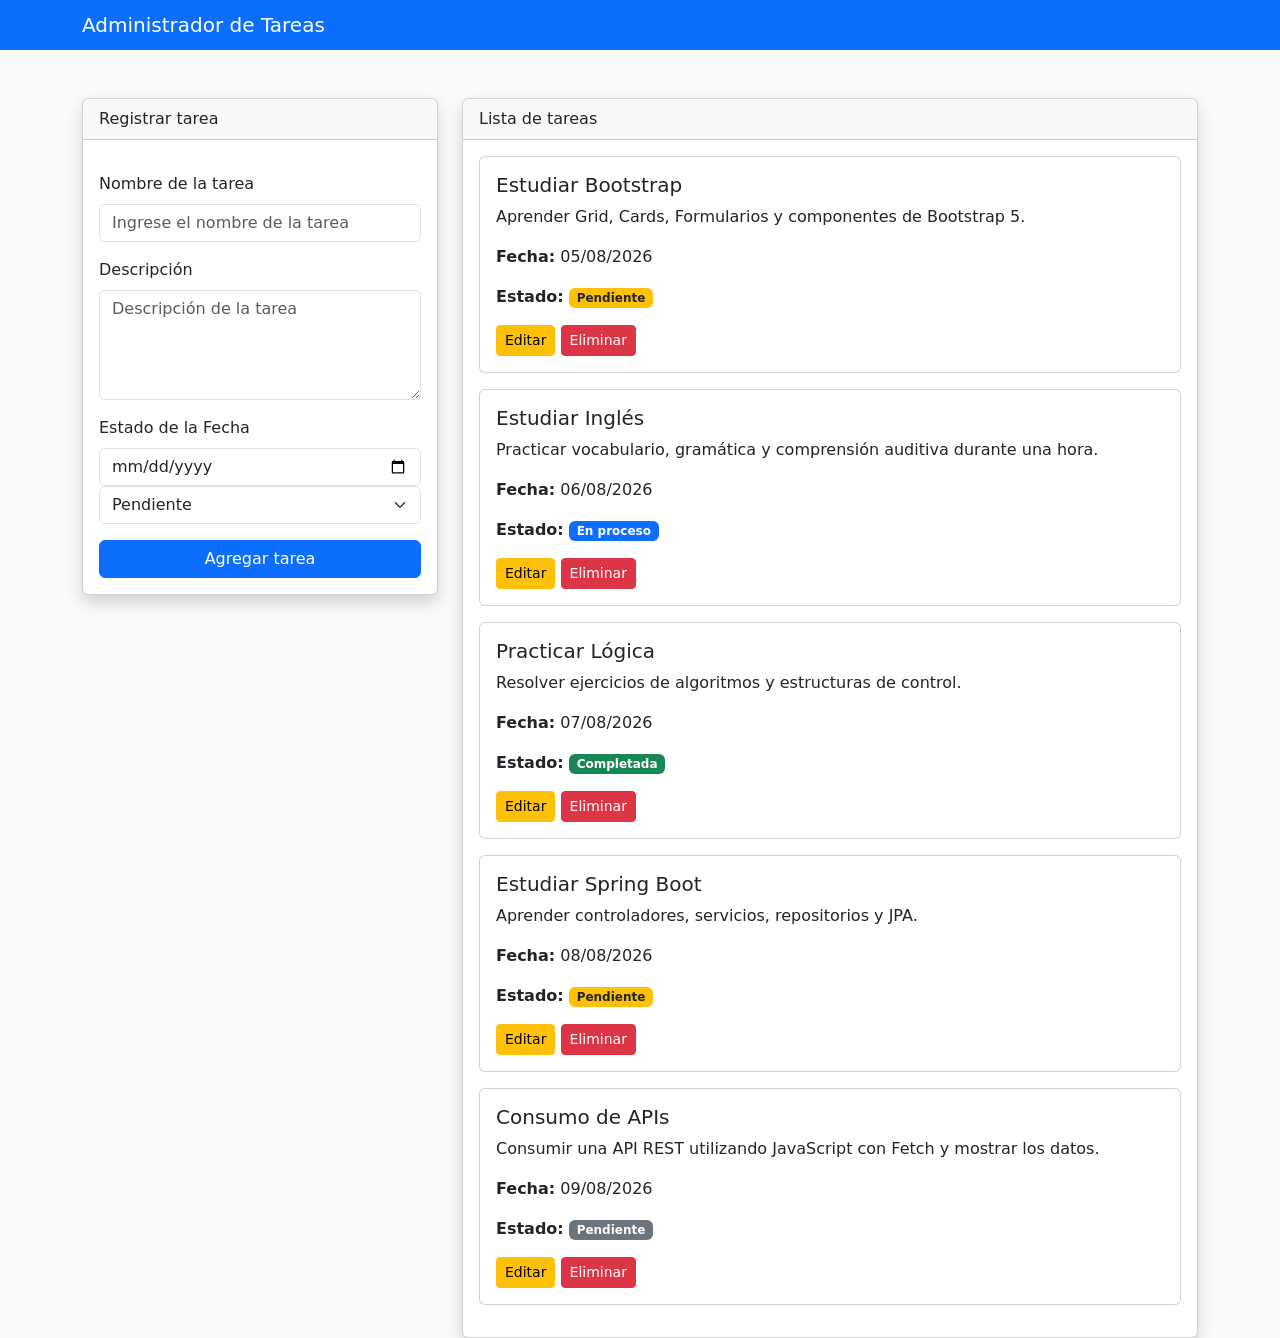
==== index.html @ 14f05f28 "configurar proyecto para GitHub Pages" ====
<!DOCTYPE html>
<html lang="en">
<head>
    <meta charset="UTF-8">
    <meta name="viewport" content="width=device-width, initial-scale=1.0">
    <title>Proyecto-Individual</title>
    <!----Bootstrap-->
    <link href="https://cdn.jsdelivr.net/npm/bootstrap@5.3.8/dist/css/bootstrap.min.css" rel="stylesheet" integrity="sha384-sRIl4kxILFvY47J16cr9ZwB07vP4J8+LH7qKQnuqkuIAvNWLzeN8tE5YBujZqJLB" crossorigin="anonymous">
    <script src="https://cdn.jsdelivr.net/npm/bootstrap@5.3.8/dist/js/bootstrap.bundle.min.js" integrity="sha384-FKyoEForCGlyvwx9Hj09JcYn3nv7wiPVlz7YYwJrWVcXK/BmnVDxM+D2scQbITxI" crossorigin="anonymous"></script>
    <!--stilos css--->
    <Link reference="stylesheet" href="./css/styles.css" >
    
</head>
<body class="bg-light">

    <!-- Navbar -->
   <nav class="navbar navbar-dark bg-primary">
        <div class="container">
            <span class="navbar-brand mb-0 h1">
                Administrador de Tareas
            </span>
        </div>
    </nav>

    <div class="container mt-5">

        <div class="row">

            <!-- Formulario -->

            <div class="col-md-4">

                <div class="card shadow">

                    <div class="card-header">
                        Registrar tarea
                    </div>

                    <div class="card-body">
                         <div id="mensaje" class="mb-3"></div>
                        <form id="formTarea">

                            <div class="mb-3">
                                <label class="form-label">
                                     Nombre de la tarea
                                </label>

                                <input
                                    type="text"
                                    id="nombreTarea"
                                    class="form-control"
                                     placeholder="Ingrese el nombre de la tarea"
                                    >
                                
                            </div>

                            <div class="mb-3">
                                <label class="form-label">
                                    Descripción
                                </label>

                                <textarea
                                    id="descripcionTarea"
                                    class="form-control"
                                    rows="4"
                                    placeholder="Descripción de la tarea"
                                    
                                    ></textarea>
                            </div>

                            <div class="mb-3">

                                <label class="form-label">
                                    Estado de la Fecha 
                                </label>
                                <input id="fechaTarea" type="date" class="form-control">

                                <select class="form-select" id="estadoFecha">

                                    <option value="pendiente">Pendiente</option>
                                    <option value="confirmada">Confirmada</option>
                                    <option value="cancelada">Cancelada</option>
                                    <option value="finalizada">Finalizada</option>

                                </select>

                            </div>

                            <button
                                class="btn btn-primary w-100">
                                Agregar tarea
                            </button>

                        </form>

                    </div>

                </div>

            </div>

            <!-- Lista de las tareas realizadas  -->

            <div class="col-md-8">

                <div class="card shadow">

                    <div class="card-header">
                        Lista de tareas
                    </div>

                    <div class="card-body">

                       <div class="card mb-3">
    <div class="card-body">
        <h5 class="card-title">Estudiar Bootstrap</h5>

        <p class="card-text">
            Aprender Grid, Cards, Formularios y componentes de Bootstrap 5.
        </p>

        <p><strong>Fecha:</strong> 05/08/2026</p>

        <p>
            <strong>Estado:</strong>
            <span class="badge bg-warning text-dark">Pendiente</span>
        </p>

        <button class="btn btn-warning btn-sm">Editar</button>
        <button class="btn btn-danger btn-sm">Eliminar</button>
    </div>
</div>

<div class="card mb-3">
    <div class="card-body">
        <h5 class="card-title">Estudiar Inglés</h5>

        <p class="card-text">
            Practicar vocabulario, gramática y comprensión auditiva durante una hora.
        </p>

        <p><strong>Fecha:</strong> 06/08/2026</p>

        <p>
            <strong>Estado:</strong>
            <span class="badge bg-primary">En proceso</span>
        </p>

        <button class="btn btn-warning btn-sm">Editar</button>
        <button class="btn btn-danger btn-sm">Eliminar</button>
    </div>
</div>

<div class="card mb-3">
    <div class="card-body">
        <h5 class="card-title">Practicar Lógica</h5>

        <p class="card-text">
            Resolver ejercicios de algoritmos y estructuras de control.
        </p>

        <p><strong>Fecha:</strong> 07/08/2026</p>

        <p>
            <strong>Estado:</strong>
            <span class="badge bg-success">Completada</span>
        </p>

        <button class="btn btn-warning btn-sm">Editar</button>
        <button class="btn btn-danger btn-sm">Eliminar</button>
    </div>
</div>

<div class="card mb-3">
    <div class="card-body">
        <h5 class="card-title">Estudiar Spring Boot</h5>

        <p class="card-text">
            Aprender controladores, servicios, repositorios y JPA.
        </p>

        <p><strong>Fecha:</strong> 08/08/2026</p>

        <p>
            <strong>Estado:</strong>
            <span class="badge bg-warning text-dark">Pendiente</span>
        </p>

        <button class="btn btn-warning btn-sm">Editar</button>
        <button class="btn btn-danger btn-sm">Eliminar</button>
    </div>
</div>

<div class="card mb-3">
    <div class="card-body">
        <h5 class="card-title">Consumo de APIs</h5>

        <p class="card-text">
            Consumir una API REST utilizando JavaScript con Fetch y mostrar los datos.
        </p>

        <p><strong>Fecha:</strong> 09/08/2026</p>

        <p>
            <strong>Estado:</strong>
            <span class="badge bg-secondary">Pendiente</span>
        </p>

        <button class="btn btn-warning btn-sm">Editar</button>
        <button class="btn btn-danger btn-sm">Eliminar</button>
    </div>
</div>


                    </div>

                </div>

            </div>

        </div>

    </div>
<script src="./js/app.js"></script>
</body>
</html>
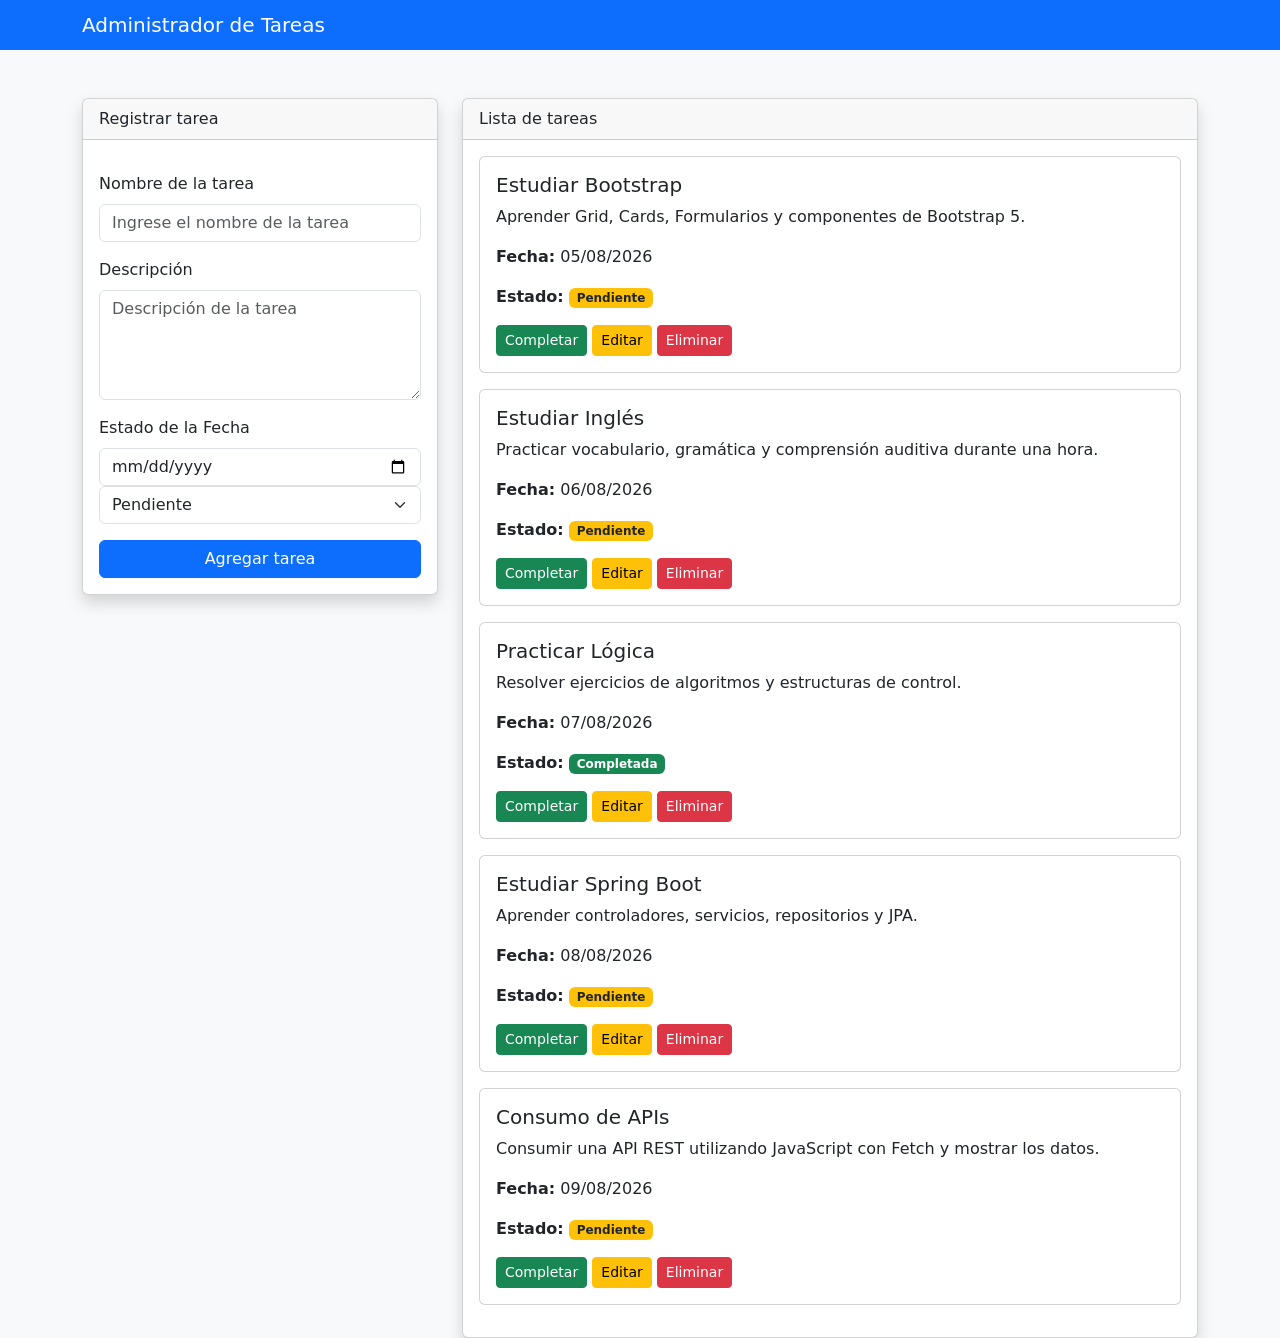
==== commit 5b3be702: "agregada tarea 4 sprint 2" ====
--- a/index.html
+++ b/index.html
@@ -8,7 +8,7 @@
     <link href="https://cdn.jsdelivr.net/npm/bootstrap@5.3.8/dist/css/bootstrap.min.css" rel="stylesheet" integrity="sha384-sRIl4kxILFvY47J16cr9ZwB07vP4J8+LH7qKQnuqkuIAvNWLzeN8tE5YBujZqJLB" crossorigin="anonymous">
     <script src="https://cdn.jsdelivr.net/npm/bootstrap@5.3.8/dist/js/bootstrap.bundle.min.js" integrity="sha384-FKyoEForCGlyvwx9Hj09JcYn3nv7wiPVlz7YYwJrWVcXK/BmnVDxM+D2scQbITxI" crossorigin="anonymous"></script>
     <!--stilos css--->
-    <Link reference="stylesheet" href="./css/styles.css" >
+    <link rel="stylesheet" href="./css/styles.css">
     
 </head>
 <body class="bg-light">
@@ -108,10 +108,10 @@
                     <div class="card-header">
                         Lista de tareas
                     </div>
-
+        
                     <div class="card-body">
 
-                       <div class="card mb-3">
+                       <div class="card mb-3 tarea-card">
     <div class="card-body">
         <h5 class="card-title">Estudiar Bootstrap</h5>
 
@@ -123,15 +123,18 @@
 
         <p>
             <strong>Estado:</strong>
-            <span class="badge bg-warning text-dark">Pendiente</span>
-        </p>
-
-        <button class="btn btn-warning btn-sm">Editar</button>
-        <button class="btn btn-danger btn-sm">Eliminar</button>
-    </div>
-</div>
-
-<div class="card mb-3">
+            <span class="badge bg-warning text-dark estado-tarea">Pendiente</span>
+        </p>
+        <button  class="btn btn-success btn-sm btn-completar">
+            Completar
+        </button>
+
+        <button class="btn btn-warning btn-sm">Editar</button>
+        <button class="btn btn-danger btn-sm">Eliminar</button>
+    </div>
+</div>
+
+<div class="card mb-3  tarea-card">
     <div class="card-body">
         <h5 class="card-title">Estudiar Inglés</h5>
 
@@ -143,15 +146,18 @@
 
         <p>
             <strong>Estado:</strong>
-            <span class="badge bg-primary">En proceso</span>
-        </p>
-
-        <button class="btn btn-warning btn-sm">Editar</button>
-        <button class="btn btn-danger btn-sm">Eliminar</button>
-    </div>
-</div>
-
-<div class="card mb-3">
+            <span class="badge bg-warning text-dark estado-tarea">Pendiente</span>
+        </p>
+           <button  class="btn btn-success btn-sm btn-completar">
+            Completar
+        </button>
+
+        <button class="btn btn-warning btn-sm">Editar</button>
+        <button class="btn btn-danger btn-sm">Eliminar</button>
+    </div>
+</div>
+
+<div class="card mb-3 tarea-card">
     <div class="card-body">
         <h5 class="card-title">Practicar Lógica</h5>
 
@@ -163,15 +169,17 @@
 
         <p>
             <strong>Estado:</strong>
-            <span class="badge bg-success">Completada</span>
-        </p>
-
-        <button class="btn btn-warning btn-sm">Editar</button>
-        <button class="btn btn-danger btn-sm">Eliminar</button>
-    </div>
-</div>
-
-<div class="card mb-3">
+            <span class="badge bg-success estado-tarea">Completada</span>
+        </p>
+            <button  class="btn btn-success btn-sm btn-completar">
+            Completar
+        </button>
+        <button class="btn btn-warning btn-sm">Editar</button>
+        <button class="btn btn-danger btn-sm">Eliminar</button>
+    </div>
+</div>
+
+<div class="card mb-3  tarea-card">
     <div class="card-body">
         <h5 class="card-title">Estudiar Spring Boot</h5>
 
@@ -183,15 +191,17 @@
 
         <p>
             <strong>Estado:</strong>
-            <span class="badge bg-warning text-dark">Pendiente</span>
-        </p>
-
-        <button class="btn btn-warning btn-sm">Editar</button>
-        <button class="btn btn-danger btn-sm">Eliminar</button>
-    </div>
-</div>
-
-<div class="card mb-3">
+            <span class="badge bg-warning text-dark estado-tarea">Pendiente</span>
+        </p>
+           <button  class="btn btn-success btn-sm btn-completar">
+            Completar
+        </button>
+        <button class="btn btn-warning btn-sm">Editar</button>
+        <button class="btn btn-danger btn-sm">Eliminar</button>
+    </div>
+</div>
+
+<div class="card mb-3  tarea-card">
     <div class="card-body">
         <h5 class="card-title">Consumo de APIs</h5>
 
@@ -203,9 +213,11 @@
 
         <p>
             <strong>Estado:</strong>
-            <span class="badge bg-secondary">Pendiente</span>
-        </p>
-
+            <span class="badge bg-warning text-dark estado-tarea">Pendiente</span>
+        </p>
+            <button  class="btn btn-success btn-sm btn-completar">
+            Completar
+        </button>
         <button class="btn btn-warning btn-sm">Editar</button>
         <button class="btn btn-danger btn-sm">Eliminar</button>
     </div>
@@ -221,6 +233,7 @@
         </div>
 
     </div>
-<script src="./js/app.js"></script>
+<script src="./js/taskManager.js"></script>
+<script src="./js/index.js"></script>
 </body>
 </html>
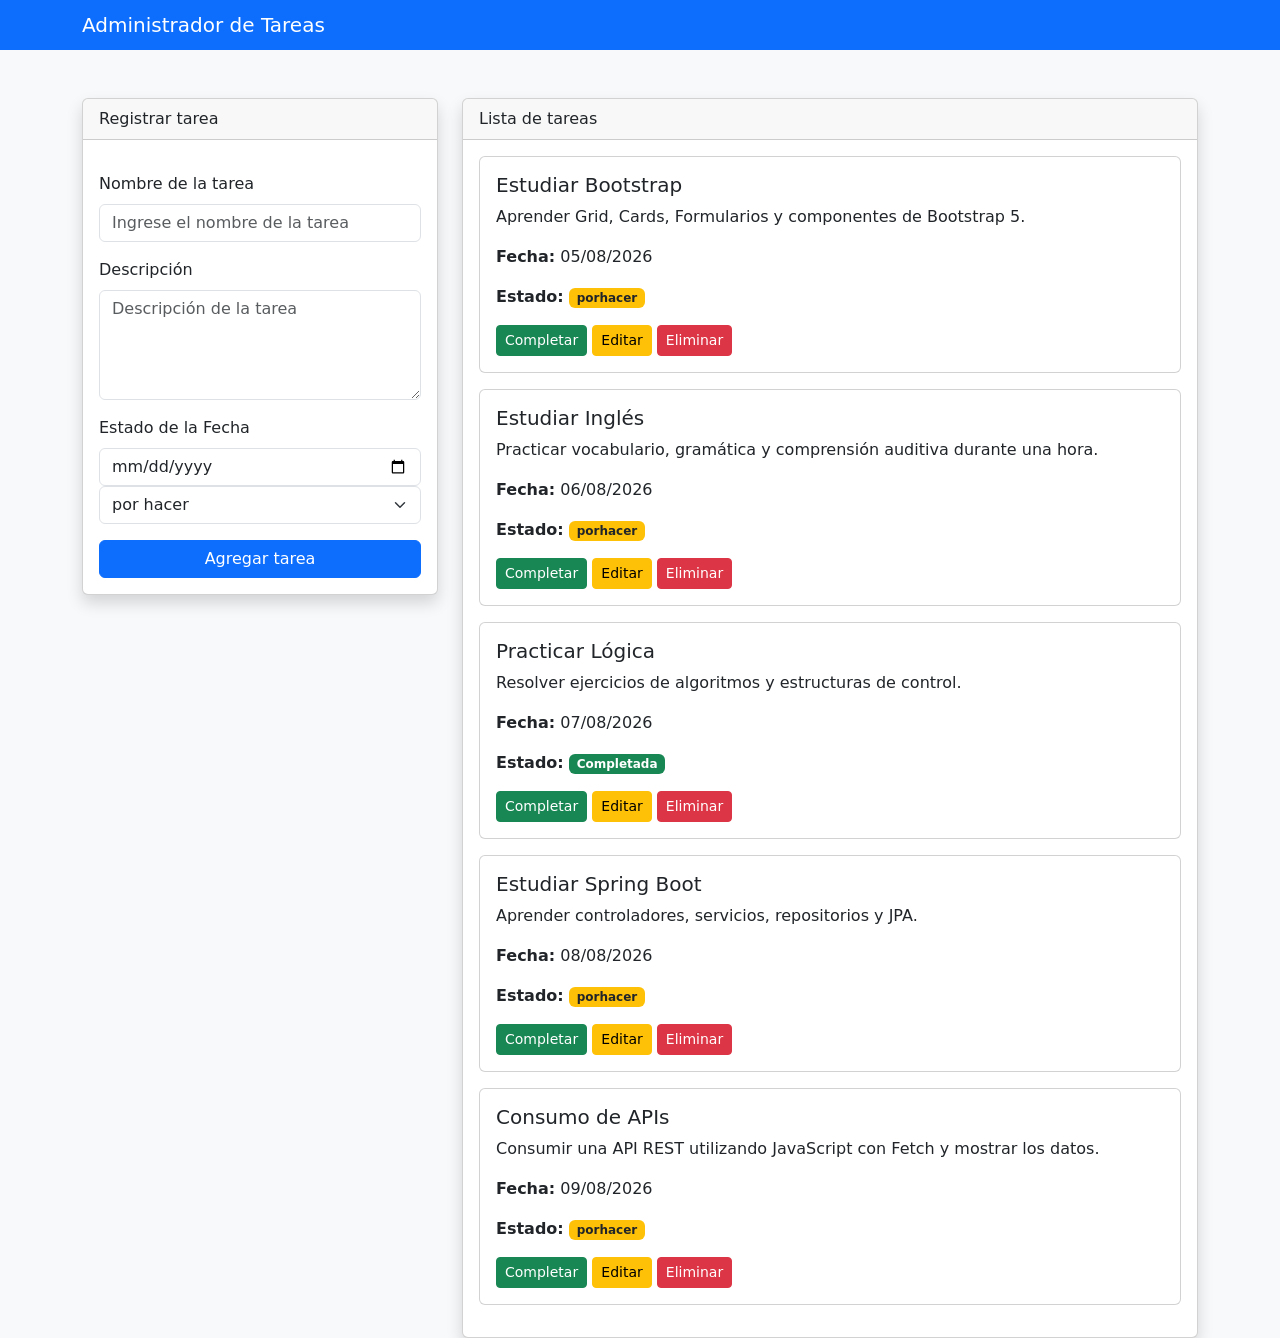
==== commit b47b45eb: "implement task manager" ====
--- a/index.html
+++ b/index.html
@@ -77,7 +77,7 @@
 
                                 <select class="form-select" id="estadoFecha">
 
-                                    <option value="pendiente">Pendiente</option>
+                                    <option value="porhacer">por hacer</option>
                                     <option value="confirmada">Confirmada</option>
                                     <option value="cancelada">Cancelada</option>
                                     <option value="finalizada">Finalizada</option>
@@ -123,7 +123,7 @@
 
         <p>
             <strong>Estado:</strong>
-            <span class="badge bg-warning text-dark estado-tarea">Pendiente</span>
+            <span class="badge bg-warning text-dark estado-tarea">porhacer</span>
         </p>
         <button  class="btn btn-success btn-sm btn-completar">
             Completar
@@ -146,7 +146,7 @@
 
         <p>
             <strong>Estado:</strong>
-            <span class="badge bg-warning text-dark estado-tarea">Pendiente</span>
+            <span class="badge bg-warning text-dark estado-tarea">porhacer</span>
         </p>
            <button  class="btn btn-success btn-sm btn-completar">
             Completar
@@ -191,7 +191,7 @@
 
         <p>
             <strong>Estado:</strong>
-            <span class="badge bg-warning text-dark estado-tarea">Pendiente</span>
+            <span class="badge bg-warning text-dark estado-tarea">porhacer</span>
         </p>
            <button  class="btn btn-success btn-sm btn-completar">
             Completar
@@ -213,7 +213,7 @@
 
         <p>
             <strong>Estado:</strong>
-            <span class="badge bg-warning text-dark estado-tarea">Pendiente</span>
+            <span class="badge bg-warning text-dark estado-tarea">porhacer</span>
         </p>
             <button  class="btn btn-success btn-sm btn-completar">
             Completar
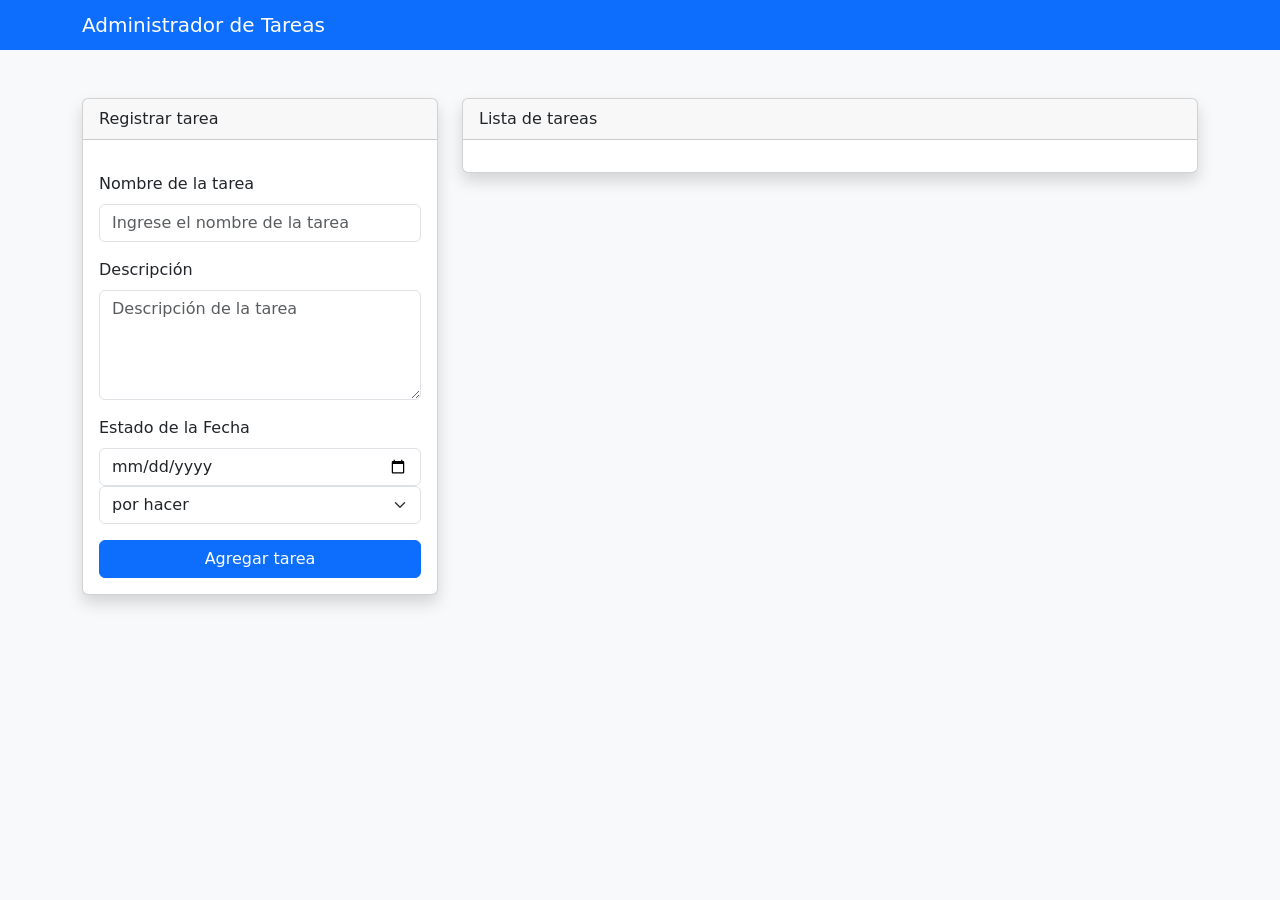
==== commit b3464d44: "tarea 6 completada proyecto individual" ====
--- a/index.html
+++ b/index.html
@@ -99,136 +99,26 @@
 
             </div>
 
-            <!-- Lista de las tareas realizadas  -->
 
-            <div class="col-md-8">
+            <!-- Lista de las tareas realizadas -->
 
-                <div class="card shadow">
+<div class="col-md-8">
 
-                    <div class="card-header">
-                        Lista de tareas
-                    </div>
-        
-                    <div class="card-body">
+    <div class="card shadow">
 
-                       <div class="card mb-3 tarea-card">
-    <div class="card-body">
-        <h5 class="card-title">Estudiar Bootstrap</h5>
+        <div class="card-header">
+            Lista de tareas
+        </div>
 
-        <p class="card-text">
-            Aprender Grid, Cards, Formularios y componentes de Bootstrap 5.
-        </p>
+        <div class="card-body">
 
-        <p><strong>Fecha:</strong> 05/08/2026</p>
+            <div id="listaTareas"></div>
 
-        <p>
-            <strong>Estado:</strong>
-            <span class="badge bg-warning text-dark estado-tarea">porhacer</span>
-        </p>
-        <button  class="btn btn-success btn-sm btn-completar">
-            Completar
-        </button>
+        </div>
 
-        <button class="btn btn-warning btn-sm">Editar</button>
-        <button class="btn btn-danger btn-sm">Eliminar</button>
     </div>
+
 </div>
-
-<div class="card mb-3  tarea-card">
-    <div class="card-body">
-        <h5 class="card-title">Estudiar Inglés</h5>
-
-        <p class="card-text">
-            Practicar vocabulario, gramática y comprensión auditiva durante una hora.
-        </p>
-
-        <p><strong>Fecha:</strong> 06/08/2026</p>
-
-        <p>
-            <strong>Estado:</strong>
-            <span class="badge bg-warning text-dark estado-tarea">porhacer</span>
-        </p>
-           <button  class="btn btn-success btn-sm btn-completar">
-            Completar
-        </button>
-
-        <button class="btn btn-warning btn-sm">Editar</button>
-        <button class="btn btn-danger btn-sm">Eliminar</button>
-    </div>
-</div>
-
-<div class="card mb-3 tarea-card">
-    <div class="card-body">
-        <h5 class="card-title">Practicar Lógica</h5>
-
-        <p class="card-text">
-            Resolver ejercicios de algoritmos y estructuras de control.
-        </p>
-
-        <p><strong>Fecha:</strong> 07/08/2026</p>
-
-        <p>
-            <strong>Estado:</strong>
-            <span class="badge bg-success estado-tarea">Completada</span>
-        </p>
-            <button  class="btn btn-success btn-sm btn-completar">
-            Completar
-        </button>
-        <button class="btn btn-warning btn-sm">Editar</button>
-        <button class="btn btn-danger btn-sm">Eliminar</button>
-    </div>
-</div>
-
-<div class="card mb-3  tarea-card">
-    <div class="card-body">
-        <h5 class="card-title">Estudiar Spring Boot</h5>
-
-        <p class="card-text">
-            Aprender controladores, servicios, repositorios y JPA.
-        </p>
-
-        <p><strong>Fecha:</strong> 08/08/2026</p>
-
-        <p>
-            <strong>Estado:</strong>
-            <span class="badge bg-warning text-dark estado-tarea">porhacer</span>
-        </p>
-           <button  class="btn btn-success btn-sm btn-completar">
-            Completar
-        </button>
-        <button class="btn btn-warning btn-sm">Editar</button>
-        <button class="btn btn-danger btn-sm">Eliminar</button>
-    </div>
-</div>
-
-<div class="card mb-3  tarea-card">
-    <div class="card-body">
-        <h5 class="card-title">Consumo de APIs</h5>
-
-        <p class="card-text">
-            Consumir una API REST utilizando JavaScript con Fetch y mostrar los datos.
-        </p>
-
-        <p><strong>Fecha:</strong> 09/08/2026</p>
-
-        <p>
-            <strong>Estado:</strong>
-            <span class="badge bg-warning text-dark estado-tarea">porhacer</span>
-        </p>
-            <button  class="btn btn-success btn-sm btn-completar">
-            Completar
-        </button>
-        <button class="btn btn-warning btn-sm">Editar</button>
-        <button class="btn btn-danger btn-sm">Eliminar</button>
-    </div>
-</div>
-
-
-                    </div>
-
-                </div>
-
-            </div>
 
         </div>
 
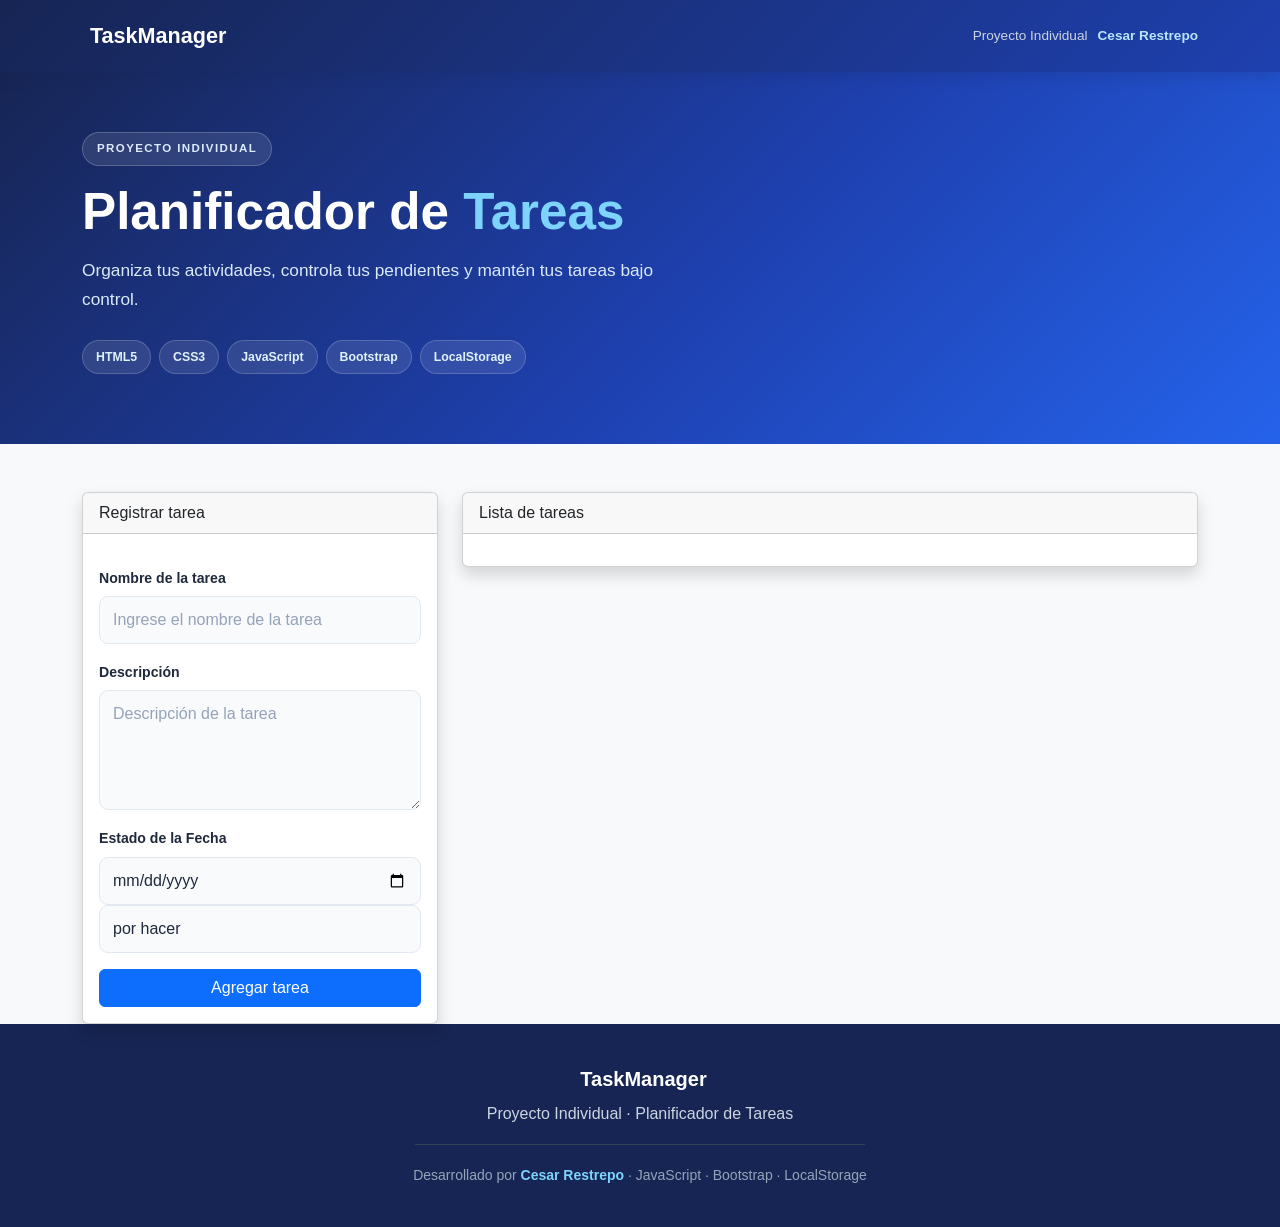
==== commit 0a1028cd: "dandole estilos y personalizando un poco" ====
--- a/index.html
+++ b/index.html
@@ -13,15 +13,88 @@
 </head>
 <body class="bg-light">
 
-    <!-- Navbar -->
-   <nav class="navbar navbar-dark bg-primary">
+ 
+
+    <!-- ===================================== -->
+    <!-- NAVBAR -->
+    <!-- ===================================== -->
+
+    <nav class="navbar navbar-expand-lg navbar-dark navbar-custom">
+
         <div class="container">
-            <span class="navbar-brand mb-0 h1">
-                Administrador de Tareas
-            </span>
-        </div>
+
+            <a class="navbar-brand fw-bold" href="#">
+
+                <i class="bi bi-check2-square"></i>
+
+                TaskManager
+
+            </a>
+
+
+            <div class="author-info">
+
+                <span>
+                    Proyecto Individual
+                </span>
+
+                <strong>
+                    Cesar Restrepo
+                </strong>
+
+            </div>
+
+        </div>
+
     </nav>
 
+
+
+    <!-- ===================================== -->
+    <!-- PRESENTACIÓN -->
+    <!-- ===================================== -->
+
+    <section class="hero-section">
+
+        <div class="container">
+
+            <div class="hero-content">
+
+                <span class="badge-project">
+                    PROYECTO INDIVIDUAL
+                </span>
+
+                <h1>
+                    Planificador de
+                    <span>Tareas</span>
+                </h1>
+
+                <p>
+                    Organiza tus actividades, controla tus pendientes
+                    y mantén tus tareas bajo control.
+                </p>
+
+                <div class="tech-badges">
+
+                    <span>HTML5</span>
+                    <span>CSS3</span>
+                    <span>JavaScript</span>
+                    <span>Bootstrap</span>
+                    <span>LocalStorage</span>
+
+                </div>
+
+            </div>
+
+        </div>
+
+    </section>
+
+
+
+    <!-- ===================================== -->
+    <!-- CONTENIDO PRINCIPAL -->
+    <!-- ===================================== -->
     <div class="container mt-5">
 
         <div class="row">
@@ -123,6 +196,51 @@
         </div>
 
     </div>
+    <!-- ===================================== -->
+    <!-- FOOTER -->
+    <!-- ===================================== -->
+
+    <footer class="footer-custom">
+
+        <div class="container text-center">
+
+            <div class="footer-logo">
+
+                <i class="bi bi-check2-square"></i>
+
+                TaskManager
+
+            </div>
+
+
+            <p>
+                Proyecto Individual · Planificador de Tareas
+            </p>
+
+
+            <div class="footer-line"></div>
+
+
+            <small>
+                Desarrollado por
+                <strong>Cesar Restrepo</strong>
+                · JavaScript · Bootstrap · LocalStorage
+            </small>
+
+        </div>
+
+    </footer>
+
+
+
+    <!-- Bootstrap JS -->
+
+    <script
+        src="https://cdn.jsdelivr.net/npm/bootstrap@5.3.8/dist/js/bootstrap.bundle.min.js">
+    </script>
+
+
+    <!-- JavaScript del proyecto -->
 <script src="./js/taskManager.js"></script>
 <script src="./js/index.js"></script>
 </body>
--- a/css/styles.css
+++ b/css/styles.css
@@ -0,0 +1,798 @@
+/* =====================================
+   VARIABLES
+===================================== */
+
+:root {
+    --azul-oscuro: #172554;
+    --azul: #2563EB;
+    --azul-hover: #1D4ED8;
+    --azul-claro: #EFF6FF;
+    --celeste: #38BDF8;
+
+    --verde: #16A34A;
+    --verde-hover: #15803D;
+
+    --naranja: #F59E0B;
+    --naranja-hover: #D97706;
+
+    --rojo: #DC2626;
+    --rojo-hover: #B91C1C;
+
+    --fondo: #F8FAFC;
+    --blanco: #FFFFFF;
+
+    --texto: #1E293B;
+    --texto-secundario: #64748B;
+
+    --borde: #E2E8F0;
+}
+
+
+/* =====================================
+   GENERAL
+===================================== */
+
+body {
+    margin: 0;
+
+    font-family:
+        "Segoe UI",
+        Tahoma,
+        Geneva,
+        Verdana,
+        sans-serif;
+
+    background: var(--fondo);
+
+    color: var(--texto);
+}
+
+
+/* =====================================
+   NAVBAR
+===================================== */
+
+.navbar-custom {
+
+    background:
+        linear-gradient(
+            135deg,
+            var(--azul-oscuro),
+            #1E40AF
+        );
+
+    padding: 15px 0;
+
+    box-shadow:
+        0 4px 15px
+        rgba(23, 37, 84, 0.20);
+}
+
+
+.navbar-brand {
+
+    color: white !important;
+
+    font-size: 1.35rem;
+
+    font-weight: 700;
+}
+
+
+.navbar-brand i {
+
+    color: var(--celeste);
+
+    margin-right: 8px;
+}
+
+
+.author-info {
+
+    display: flex;
+
+    align-items: center;
+
+    gap: 10px;
+
+    color: white;
+
+    font-size: 0.85rem;
+}
+
+
+.author-info span {
+
+    color: #CBD5E1;
+}
+
+
+.author-info strong {
+
+    color: #BAE6FD;
+}
+
+
+/* =====================================
+   HERO
+===================================== */
+
+.hero-section {
+
+    background:
+        linear-gradient(
+            135deg,
+            #172554 0%,
+            #1E40AF 55%,
+            #2563EB 100%
+        );
+
+    color: white;
+
+    padding:
+        60px 0
+        70px;
+}
+
+
+.hero-content {
+
+    max-width: 720px;
+}
+
+
+.badge-project {
+
+    display: inline-block;
+
+    padding:
+        7px 14px;
+
+    margin-bottom:
+        18px;
+
+    border-radius:
+        30px;
+
+    background:
+        rgba(255, 255, 255, 0.10);
+
+    border:
+        1px solid
+        rgba(255, 255, 255, 0.20);
+
+    color:
+        #DBEAFE;
+
+    font-size:
+        0.72rem;
+
+    font-weight:
+        700;
+
+    letter-spacing:
+        1.4px;
+}
+
+
+.hero-section h1 {
+
+    font-size:
+        3.2rem;
+
+    font-weight:
+        800;
+
+    line-height:
+        1.1;
+
+    margin-bottom:
+        16px;
+}
+
+
+.hero-section h1 span {
+
+    color:
+        #7DD3FC;
+}
+
+
+.hero-section p {
+
+    max-width:
+        620px;
+
+    color:
+        #DBEAFE;
+
+    font-size:
+        1.08rem;
+
+    line-height:
+        1.7;
+
+    margin-bottom:
+        25px;
+}
+
+
+/* =====================================
+   TECNOLOGÍAS
+===================================== */
+
+.tech-badges {
+
+    display:
+        flex;
+
+    flex-wrap:
+        wrap;
+
+    gap:
+        8px;
+}
+
+
+.tech-badges span {
+
+    padding:
+        7px 13px;
+
+    border-radius:
+        20px;
+
+    background:
+        rgba(255, 255, 255, 0.10);
+
+    border:
+        1px solid
+        rgba(255, 255, 255, 0.18);
+
+    color:
+        #E0F2FE;
+
+    font-size:
+        0.77rem;
+
+    font-weight:
+        600;
+}
+
+
+/* =====================================
+   CONTENIDO
+===================================== */
+
+.main-container {
+
+    position:
+        relative;
+
+    z-index:
+        5;
+
+    margin-top:
+        -35px;
+
+    margin-bottom:
+        60px;
+}
+
+
+/* =====================================
+   CARDS PRINCIPALES
+===================================== */
+
+.task-form-card,
+.task-list-card {
+
+    border:
+        none;
+
+    border-radius:
+        15px;
+
+    background:
+        var(--blanco);
+
+    overflow:
+        hidden;
+
+    box-shadow:
+        0 10px 30px
+        rgba(15, 23, 42, 0.08);
+}
+
+
+/* =====================================
+   CABECERA
+===================================== */
+
+.card-header-custom {
+
+    display:
+        flex;
+
+    align-items:
+        center;
+
+    justify-content:
+        space-between;
+
+    padding:
+        18px 22px;
+
+    background:
+        var(--blanco);
+
+    border-bottom:
+        1px solid
+        var(--borde);
+
+    color:
+        var(--azul-oscuro);
+
+    font-weight:
+        700;
+}
+
+
+.card-header-custom i {
+
+    color:
+        var(--azul);
+
+    margin-right:
+        8px;
+}
+
+
+.task-label {
+
+    background:
+        var(--azul-claro);
+
+    color:
+        var(--azul);
+
+    padding:
+        6px 10px;
+
+    border-radius:
+        20px;
+
+    font-size:
+        0.7rem;
+
+    font-weight:
+        700;
+}
+
+
+/* =====================================
+   FORMULARIO
+===================================== */
+
+.form-label {
+
+    color:
+        var(--texto);
+
+    font-size:
+        0.88rem;
+
+    font-weight:
+        600;
+
+    margin-bottom:
+        7px;
+}
+
+
+.form-control,
+.form-select {
+
+    background:
+        #F8FAFC;
+
+    border:
+        1px solid
+        var(--borde);
+
+    border-radius:
+        9px;
+
+    padding:
+        11px 13px;
+
+    color:
+        var(--texto);
+}
+
+
+.form-control::placeholder {
+
+    color:
+        #94A3B8;
+}
+
+
+.form-control:focus,
+.form-select:focus {
+
+    background:
+        white;
+
+    border-color:
+        var(--azul);
+
+    box-shadow:
+        0 0 0 3px
+        rgba(37, 99, 235, 0.12);
+}
+
+
+/* =====================================
+   ESPACIADO DEL FORMULARIO
+===================================== */
+
+.task-form-card .mb-3,
+.task-form-card .mb-4 {
+
+    margin-bottom:
+        18px !important;
+}
+
+
+.task-form-card textarea {
+
+    min-height:
+        110px;
+
+    resize:
+        vertical;
+}
+
+
+/* =====================================
+   BOTÓN AGREGAR
+===================================== */
+
+.btn-primary-custom {
+
+    background:
+        linear-gradient(
+            135deg,
+            var(--azul),
+            var(--azul-hover)
+        );
+
+    border:
+        none !important;
+
+    border-radius:
+        9px !important;
+
+    color:
+        white !important;
+
+    padding:
+        11px;
+
+    font-weight:
+        700;
+
+    transition:
+        0.2s ease;
+}
+
+
+.btn-primary-custom:hover {
+
+    background:
+        var(--azul-hover);
+
+    color:
+        white;
+
+    transform:
+        translateY(-2px);
+
+    box-shadow:
+        0 7px 18px
+        rgba(37, 99, 235, 0.25);
+}
+
+
+/* =====================================
+   TARJETAS DE TAREAS
+===================================== */
+
+.tarea-card {
+
+    background:
+        white;
+
+    border:
+        1px solid
+        var(--borde) !important;
+
+    border-radius:
+        12px !important;
+
+    margin-bottom:
+        15px !important;
+
+    transition:
+        all 0.2s ease;
+}
+
+
+.tarea-card:hover {
+
+    border-color:
+        #BFDBFE !important;
+
+    box-shadow:
+        0 7px 20px
+        rgba(15, 23, 42, 0.07);
+
+    transform:
+        translateY(-2px);
+}
+
+
+.tarea-card .card-title {
+
+    color:
+        var(--azul-oscuro);
+
+    font-size:
+        1.05rem;
+
+    font-weight:
+        700;
+}
+
+
+.tarea-card .card-text {
+
+    color:
+        var(--texto-secundario);
+
+    font-size:
+        0.9rem;
+}
+
+
+.tarea-card p {
+
+    color:
+        #475569;
+
+    font-size:
+        0.88rem;
+}
+
+
+.tarea-card strong {
+
+    color:
+        var(--texto);
+}
+
+
+/* =====================================
+   ESTADO
+===================================== */
+
+.estado-tarea {
+
+    border-radius:
+        20px;
+
+    padding:
+        6px 11px;
+
+    font-size:
+        0.72rem;
+
+    font-weight:
+        700;
+}
+
+
+/* =====================================
+   BOTONES DE LAS TARJETAS
+===================================== */
+
+.tarea-card button {
+
+    border:
+        none !important;
+
+    border-radius:
+        7px !important;
+
+    padding:
+        7px 13px;
+
+    font-size:
+        0.78rem;
+
+    font-weight:
+        600;
+
+    transition:
+        all 0.2s ease;
+}
+
+
+/* =====================================
+   MARK AS DONE
+===================================== */
+
+.tarea-card .done-button {
+
+    background:
+        var(--verde) !important;
+
+    color:
+        white !important;
+}
+
+
+.tarea-card .done-button:hover {
+
+    background:
+        var(--verde-hover) !important;
+
+    transform:
+        translateY(-1px);
+}
+
+
+/* =====================================
+   EDITAR
+===================================== */
+
+.tarea-card .btn-warning {
+
+    background:
+        var(--naranja) !important;
+
+    color:
+        white !important;
+}
+
+
+.tarea-card .btn-warning:hover {
+
+    background:
+        var(--naranja-hover) !important;
+
+    transform:
+        translateY(-1px);
+}
+
+
+/* =====================================
+   ELIMINAR
+===================================== */
+
+.tarea-card .delete-button {
+
+    background:
+        var(--rojo) !important;
+
+    color:
+        white !important;
+}
+
+
+.tarea-card .delete-button:hover {
+
+    background:
+        var(--rojo-hover) !important;
+
+    transform:
+        translateY(-1px);
+}
+
+
+/* =====================================
+   MENSAJES
+===================================== */
+
+.alert {
+
+    border-radius:
+        9px;
+
+    font-size:
+        0.85rem;
+}
+
+
+/* =====================================
+   FOOTER
+===================================== */
+
+.footer-custom {
+
+    background:
+        var(--azul-oscuro);
+
+    color:
+        white;
+
+    padding:
+        40px 0;
+}
+
+
+.footer-logo {
+
+    color:
+        white;
+
+    font-size:
+        1.25rem;
+
+    font-weight:
+        700;
+
+    margin-bottom:
+        8px;
+}
+
+
+.footer-logo i {
+
+    color:
+        var(--celeste);
+
+    margin-right:
+        7px;
+}
+
+
+.footer-custom p {
+
+    color:
+        #CBD5E1;
+
+    margin-bottom:
+        18px;
+}
+
+
+.footer-line {
+
+    height:
+        1px;
+
+    max-width:
+        450px;
+
+    margin:
+        0 auto 18px;
+
+    background:
+        #334155;
+}
+
+
+.footer-custom small {
+
+    color:
+        #94A3B8;
+}
+
+
+.footer-custom strong {
+
+    color:
+        #7DD3FC;
+}
